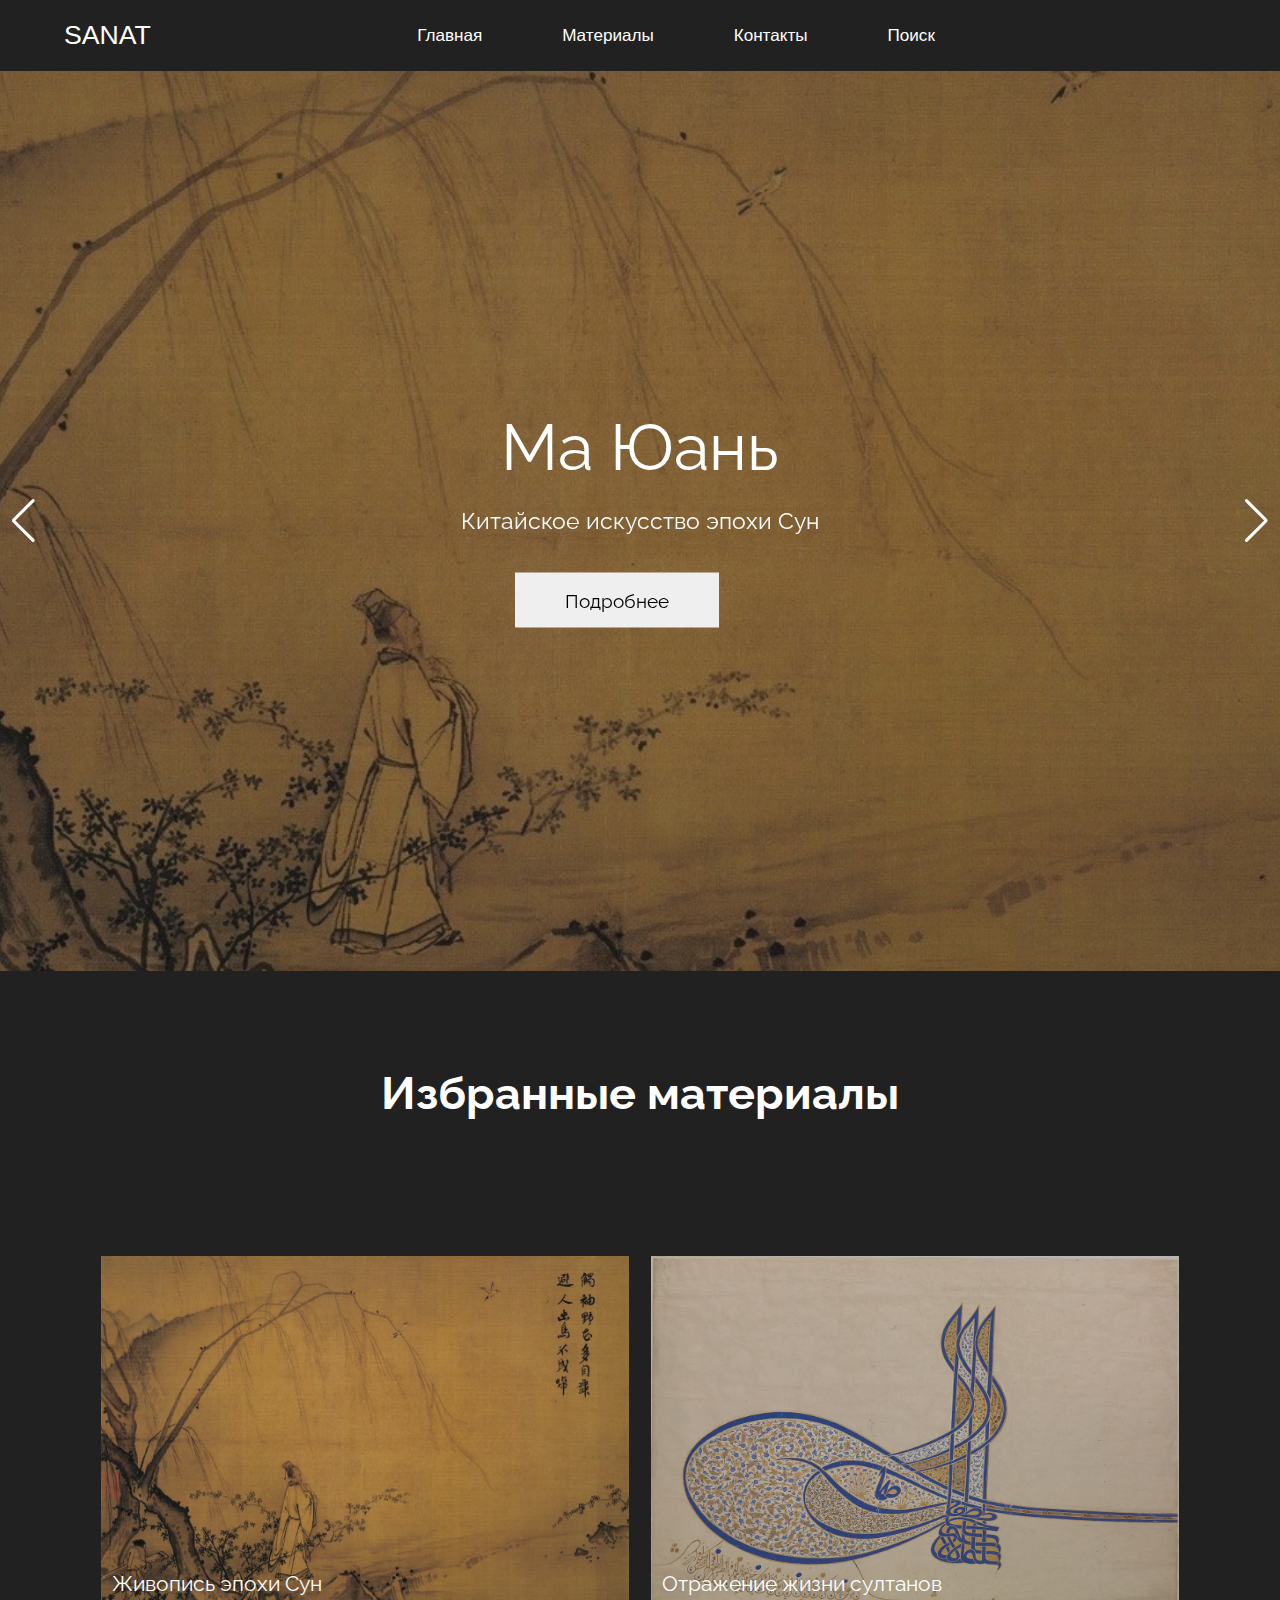
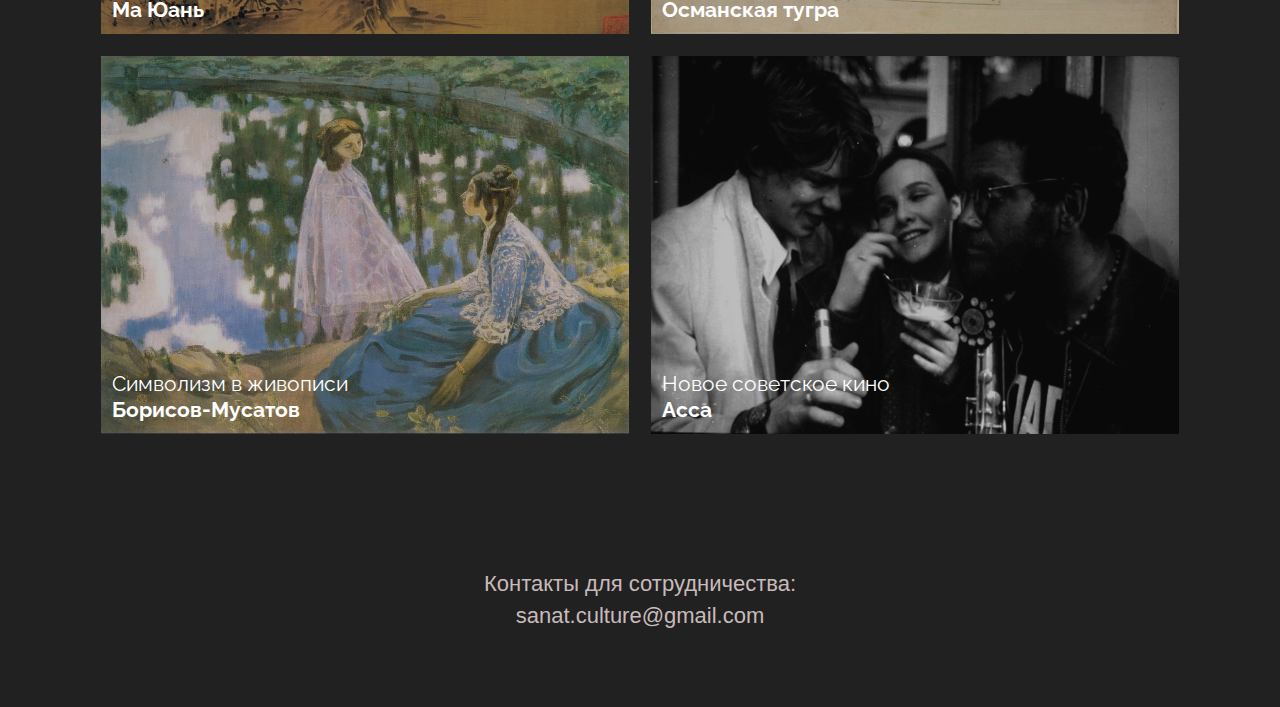
==== index.html @ f0ac8d37 "newnew" ====
<!DOCTYPE html>
<html lang="en">
<head>
    <meta charset="UTF-8">
    <meta http-equiv="X-UA-Compatible" content="IE=edge">
    <meta name="viewport" content="width=device-width, initial-scale=1.0">
    <link rel="stylesheet" href="./css/styles.css">
    <link rel="stylesheet" href="https://cdn.jsdelivr.net/npm/swiper@8/swiper-bundle.min.css"/>
    <title>Sanat journal</title>
</head>
<body>
    <div class="wrapper">
            <div class="container">
                <div class="header__container _container">
                        <a href="#" class="header__logo">SANAT</a>
                        <header class="header">
                            <div class="hamburger-lines">
                                <span class="line line1"></span>
                                <span class="line line2"></span>
                                <span class="line line3"></span>
                            </div>  
                        <nav class="header__menu menu">
                            <ul class="menu__list">
                                <li class="menu__item">
                                    <a href="#" class="menu__link">Главная</a>
                                </li>
                                <li class="menu__item">
                                    <a href="#" class="menu__link">Материалы</a>
                                </li>
                                <li class="menu__item">
                                    <a href="#" class="menu__link">Контакты</a>
                                </li>
                                <li class="menu__item">
                                    <a href="#" class="menu__link">Поиск</a>
                                </li>
                            </ul>
                        </nav>
                </div>
                <div class="mainpage swiper">
                    <div class="mainpage-container swiper-wrapper">
                        <div class="main__image swiper-slide">
                            <div class="image__main">
                                <img src="./images/unnamed2.jpg" alt="" class="image-main">
                            </div>
                            <div class="mainpage-text">
                                <h2 class="mainpage-maintext">Ма Юань</h2>
                                <h3 class="mainpage-secondText">Китайское искусство эпохи Сун</h3>
                                <button class="mainpage-btn">Подробнее</button>
                            </div>
                        </div>
                        <div class="main__image swiper-slide">
                            <div class="image__main">
                                <img src="./images/main-image2.jfif" alt="" class="image-main">
                            </div>
                            <div class="mainpage-text">
                                <h2 class="mainpage-maintext">Османская тугра</h2>
                                <h3 class="mainpage-secondText">Отражение жизни султанов</h3>
                                <button class="mainpage-btn">Подробнее</button>
                            </div>
                        </div>
                        <div class="main__image swiper-slide">
                            <div class="image__main">
                                <img src="./images/Борисов 4.jpg" alt="" class="image-main">
                            </div>
                            <div class="mainpage-text">
                                <h2 class="mainpage-maintext">Борисов Мусатов</h2>
                                <h3 class="mainpage-secondText">Символизм в живописи</h3>
                                <button class="mainpage-btn">Подробнее</button>
                            </div>
                        </div>
                        <div class="main__image swiper-slide">
                            <div class="image__main">
                                <img src="./images/Асса 2.jpg" alt="" class="image-main">
                            </div>
                            <div class="mainpage-text">
                                <h2 class="mainpage-maintext">Асса</h2>
                                <h3 class="mainpage-secondText">Новое советское кино</h3>
                                <button class="mainpage-btn">Подробнее</button>
                            </div>
                        </div>
                    </div>
                    <div class="swiper-button-next"></div>
                    <div class="swiper-button-prev"></div>
                </div>
            </div>
        </header>
        <div class="second-page">
            <h2 class="secondpage-text">Избранные материалы</h2>
            <div class="image-container">
                <div class="image-wrapper">
                    <img src="./images/unnamed.jpg" alt="" class="second-image">
                    <div class="image-text">
                        <p class="secondimage-text">Живопись эпохи Сун</p>
                        <h3 class="secondimage-maintext">Ма Юань</h3>
                    </div>               
                 </div>
                <div class="image-wrapper">
                    <img src="./images/main-image.jfif" alt="" class="second-image">
                    <div class="image-text">
                        <p class="secondimage-text">Отражение жизни султанов</p>
                        <h3 class="secondimage-maintext">Османская тугра</h3>
                    </div>
                </div>
                <div class="image-wrapper">
                    <img src="./images/Борисов 4.jpg" alt="" class="second-image">
                    <div class="image-text">
                        <p class="secondimage-text">Символизм в живописи</p>
                        <h3 class="secondimage-maintext">Борисов-Мусатов</h3>
                    </div>                
                </div>
                <div class="image-wrapper">
                    <img src="./images/Асса 2.jpg" alt="" class="second-image">
                    <div class="image-text">
                        <p class="secondimage-text">Новое советское кино</p>
                        <h3 class="secondimage-maintext">Асса</h3>
                    </div>                
                </div>
            </div>
        </div>
        <footer>
            <div class="footer-container">
                <p class="contacts">Контакты для сотрудничества:</p>
                <p class="mail">sanat.culture@gmail.com</p>
            </div>
        </footer>
    </div>
    <script src="./css/js/script.js"></script>
    <script src="https://cdn.jsdelivr.net/npm/swiper@8/swiper-bundle.min.js"></script>
    <script>
          var swiper = new Swiper(".mainpage", {
        slidesPerView: 1,
        spaceBetween: 30,
        loop: true,
        pagination: {
          el: ".swiper-pagination",
          clickable: true,
        },
        autoplay: {
          delay: 5000,
          disableOnInteraction: false,
          effect: 'fade',
        },
        speed: 1000, 
        slidersPerView: 1,
        navigation: {
          nextEl: ".swiper-button-next",
          prevEl: ".swiper-button-prev",
        },
      });
      </script>
</body>
</html>
---- css/styles.css ----
@import url('https://fonts.googleapis.com/css2?family=Raleway:wght@300;400&family=Source+Sans+Pro:ital@0;1&display=swap');
*{
    padding: 0;
    margin: 0;
    border: 0;
}
*,*:before,*:after{
    -moz-box-sizing: border-box;
    -webkit-box-sizing: border-box;
    box-sizing: border-box;
}

a{
    text-decoration: none;
    color: white;
}

:focus,:active{outline: none;}
a:focus,a:active{outline: none;}
nav, footer, header, aside {display: block;}

html, body {
    height: 100%;
    width: 100%;
    font-size: 100%;
    line-height: 1;
    font-size: 14px;
    -ms-text-size-adjust: 100%;
    -moz-text-size-adjust: 100%;
    -webkit-text-size-adjust: 100%;
}
input, button, textarea {font-family: inherit;}
input::-ms-clear{display: none;}
button{cursor: pointer;}
button::-moz-focus-inner{padding: 0; border: 0;}
a, a:visited {text-decoration: none;}
a:hover {text-decoration: none;}
ul li {list-style: none;}
img{vertical-align: top;}

body._lock{
    overflow: hidden;
}

.wrapper{
    min-height: 100%;
    overflow-x: hidden;
    background-color: #212121;
}

.container{
    max-width: 100%;
    margin: 0 auto;
    background-color: #212121;
}

._container{
    width: 90%;
    margin: 0 auto;
    padding: 0 5%;
    box-sizing: content-box;
}

.header{
    position: relative;
    width: 100%;
    left: 0;
    top: 0;
    z-index: 50;
}

.header__container{
    display: flex;
    min-height: 80%;
    height: calc(25px + 52 * (100vw / 1440));
    min-height: 40px;
    align-items: center;
    width: 90%;
    margin: 0 auto;
    background-color:#212121;
    position: relative;
    z-index: 20;
}

.header__logo{
    font-family: Arial, Helvetica, sans-serif;
    font-size: calc(16px + 12 * (100vw / 1440));
    font-weight: 400;
}

.header__menu{
    margin: 0% 0% 0% 25%;
}

@media (max-width: 767px){
    .header__menu{
        margin: 0% 0% 0% 14%;
    }
}

@media (max-width: 500px){
    .header__menu{
        margin: 0% 0% 0% 7%;
    }
}


.menu__list{
    display: flex;
}

.menu__item:not(:last-child){
    margin: 0 10% 0 0;
}

@media (max-width: 500px){
    .menu__item:not(:last-child){
        margin: 0 7% 0 0;
    }
    .menu__list{
        flex-wrap: wrap;
    }
}

.menu__link{
    color: white;
    font-size: calc(10px + 8 * (100vw / 1440));
    font-family: Arial, Helvetica, sans-serif;
    font-weight: 500;
    transition: all ease 0.2s;
}

.menu__link:hover{
    border-bottom: #ffffff 2px solid;
}

.mainpage{
    width: 100%;
    margin: auto;
    display: flex;
    overflow: hidden;
    transition: all ease 0.3s;
}

.main__image{
    position: relative;
}

.image__main{
    position: relative;
    min-width: 100%;
}

.image-main{
    position: relative;
    width: 100%;
    height: 100px;
    min-height: 100vh;
    opacity: 0.5;
    object-fit: cover;
    background-size: cover;
}


.mainpage-text{
    position: absolute;
    top: 50%;
    left: 50%;
    transform: translate(-50%, -50%);
    max-width: 50%;
}

.mainpage-maintext{
    display: flex;
    align-items: center;
    justify-content: center;
    color: white;
    font-family: 'Raleway', sans-serif;
    font-weight: 400;
    font-size: calc(24px + 46 * (100vw / 1440));
    text-align: center;
}

.mainpage-secondText{
    color: white;
    font-family: 'Raleway', sans-serif;
    font-weight: 400;
    font-size: calc(12px + 12 * (100vw / 1440));
    text-align: center;
    padding: 30px;
}

.mainpage-btn{
    padding: 4% 12%;
    font-family: 'Raleway', sans-serif;
    font-weight: 400;
    font-size: calc(10px + 10 * (100vw / 1440));
    text-align: center;
    margin-top: 10px;
    transition: all ease 0.2s;
    position:relative;
    left:20%;
}

.mainpage-btn:hover{
    background-color: #b97f7f;
    padding: 4% 15%;
    transition: all ease 0.2s;
    box-shadow: 0 0 10px rgba(0,0,0,0.5);
}

.second-page{
    background-color: #212121;
    padding-bottom: 10%;
    min-height: 100%;
    padding-top: 100px;
}

.secondpage-text{
    color: white;
    font-size: calc(24px + 24 * (100vw / 1440));
    font-family: 'Raleway', sans-serif;
    justify-content: center;
    text-align: center;
    padding-bottom: 10%;
}

.image-container{
    display: flex;
    justify-content: center;
    flex-wrap: wrap;
    margin: 0 2%;
}

.image-wrapper{
    position: relative;
    transition: all ease 0.4s;
}

.image-text{
    position: absolute;
    bottom: 6%;
    left: 4%;
    color: white;
    font-family: 'Raleway', sans-serif;
    cursor: pointer;
}

.secondimage-text{
    font-weight: 400;
    font-size: calc(10px + 12 * (100vw / 1440));
    margin-bottom: 5px;
}

.secondimage-maintext{
    font-size: calc(10px + 12 * (100vw / 1440));
    font-weight: 700;
}

.second-image{
    position: relative;
    opacity: 0.7;
    padding: 2% 2%;
    height: 400px;
    width: 550px;
    cursor: pointer;
}

@media (max-width: 767px){
    .second-image{
        height: 300px;
        width: 400px;
    }
}

@media (max-width: 450px){
    .second-image{
        height: 180px;
        width: 300px;
    }
}

.image-wrapper:hover{
    opacity: 0.8;
    box-shadow:  0px 5px 5px 5px rgba(0,0,0,1);
    transition: all ease 0.4s;
    transform: scale(1.02);
}

.footer-container{
    background-color: #212121;
    display: block;
    justify-content: center;
    text-align: center;
    color: rgb(200, 187, 187);
}

.contacts{
    font-size: 22px;
    font-weight: 200;
    font-family: Arial, Helvetica, sans-serif;
}

.mail{
    padding: 10px 0px 80px 0;
    font-size: 22px;
    font-weight: 200;
    font-family: Arial, Helvetica, sans-serif;
}

.swiper-button-next::after,
.swiper-button-prev::after{
    color: white;
    font-size: 80px;
}

@media(max-width: 767px){
    .hamburger-lines {
        display: block;
        height: 26px;
        width: 32px;
        top: 0;
        right: 0;
        position: relative;
        z-index: 2;
        display: flex;
        flex-direction: column;
        justify-content: space-between;
        float: right;
      }
      
      .hamburger-lines .line {
        display: block;
        height: 3px;
        width: 100%;
        border-radius: 10px;
        background: #ffffff;
        transition: all ease 0.3s;
      }
      .menu__list{
        position: fixed;
        display: block;
        top: 0;
        left: 0;
        width: 100%;
        height: 100%;
        background-color: #212121;
        opacity: 1;
        padding: 30% 0px 30px 30%;
        transition: all 0.3s ease;
        transform: translate(-200%, 0);
      }
      .menu__list._active{
        transform: translate(0%, 0);
        transition: all 0.5s ease-in-out;
      }
      .menu__list > li{
        margin: 0px 0px 30px 0px;
        padding: 20px;
        
      }
      .menu__list > li:last-child{
        margin-bottom: 0;
      }
      .menu__link{
        font-size: 32px;
        text-align: center;
      }
      .hamburger-lines._active .line1{
        opacity: 0;
        transition: all ease 0.3s;
      }
      .hamburger-lines._active .line2{
        transform: rotate(45deg) translateY(8.5px);
        transition: all ease 0.3s;
      }
      .hamburger-lines._active .line3{
        transform: rotate(-45deg) translateY(-8.5px);
        transition: all ease 0.3s;
      }
}
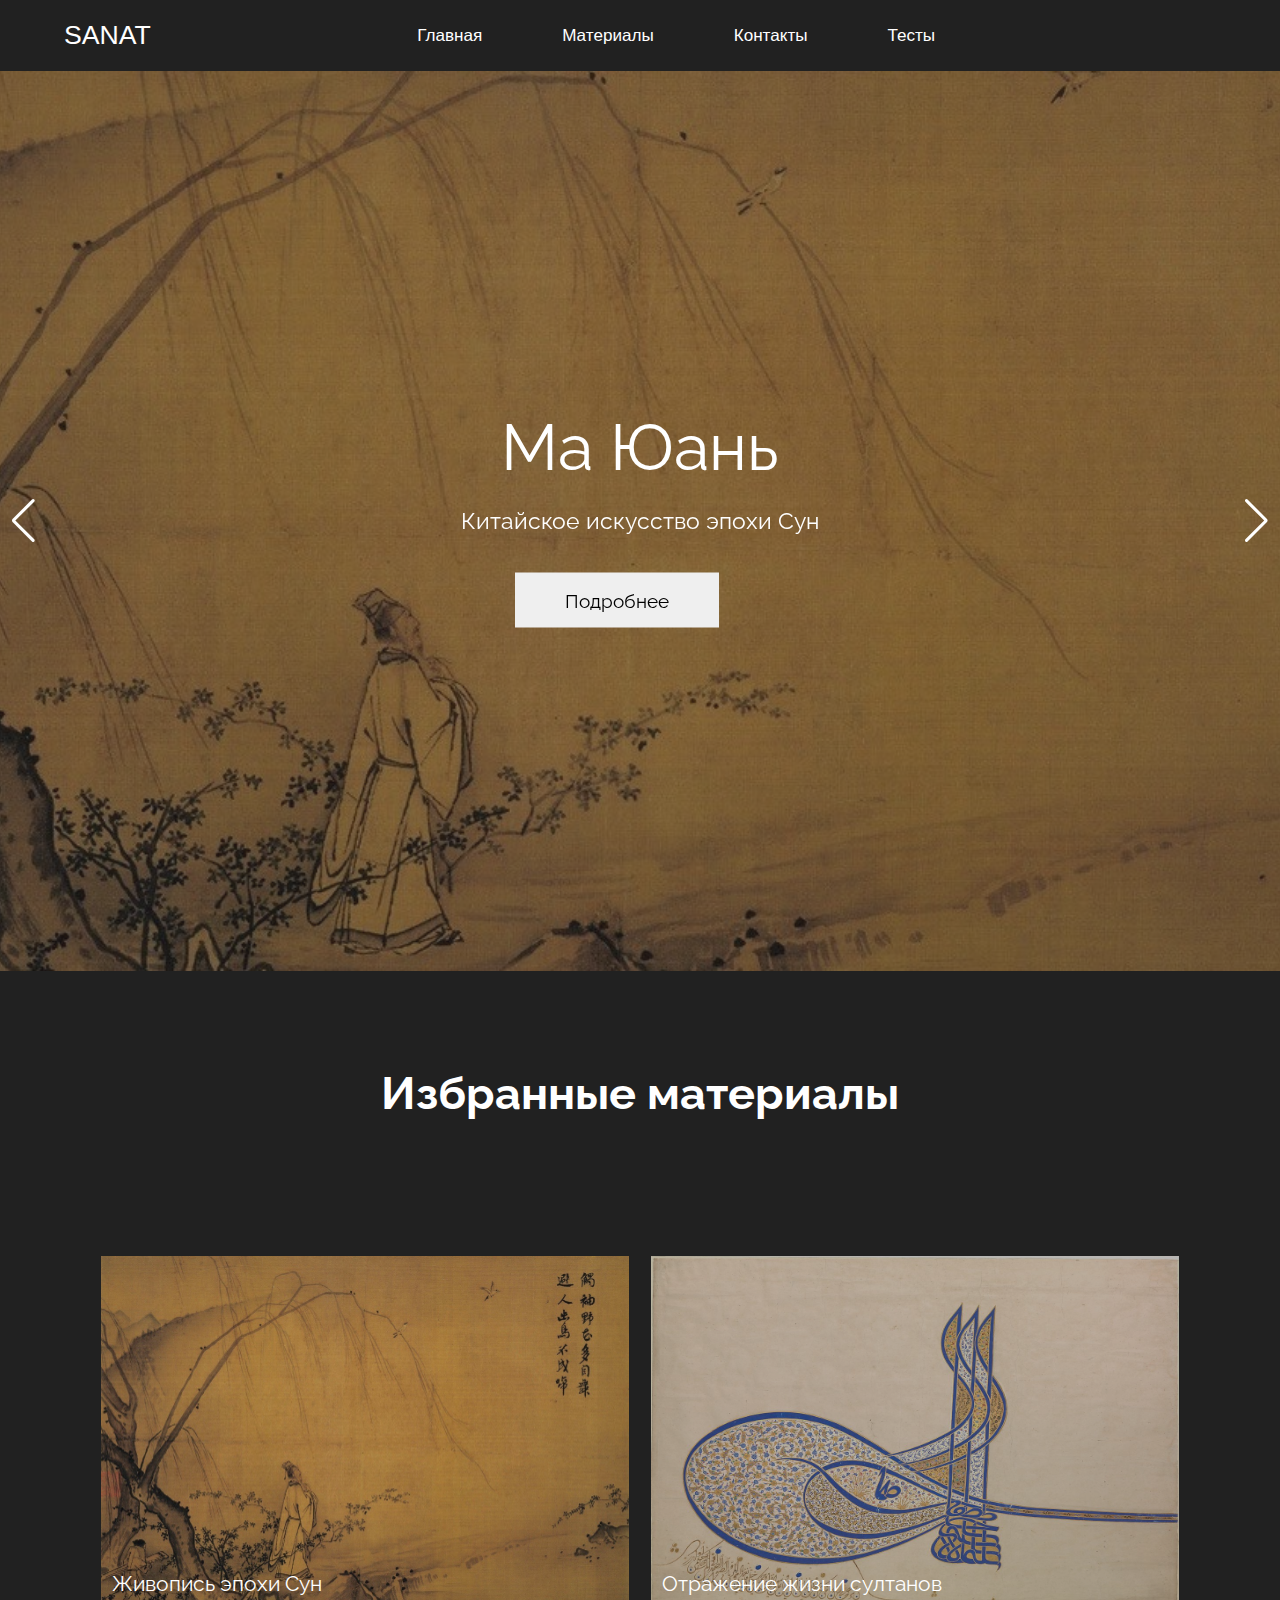
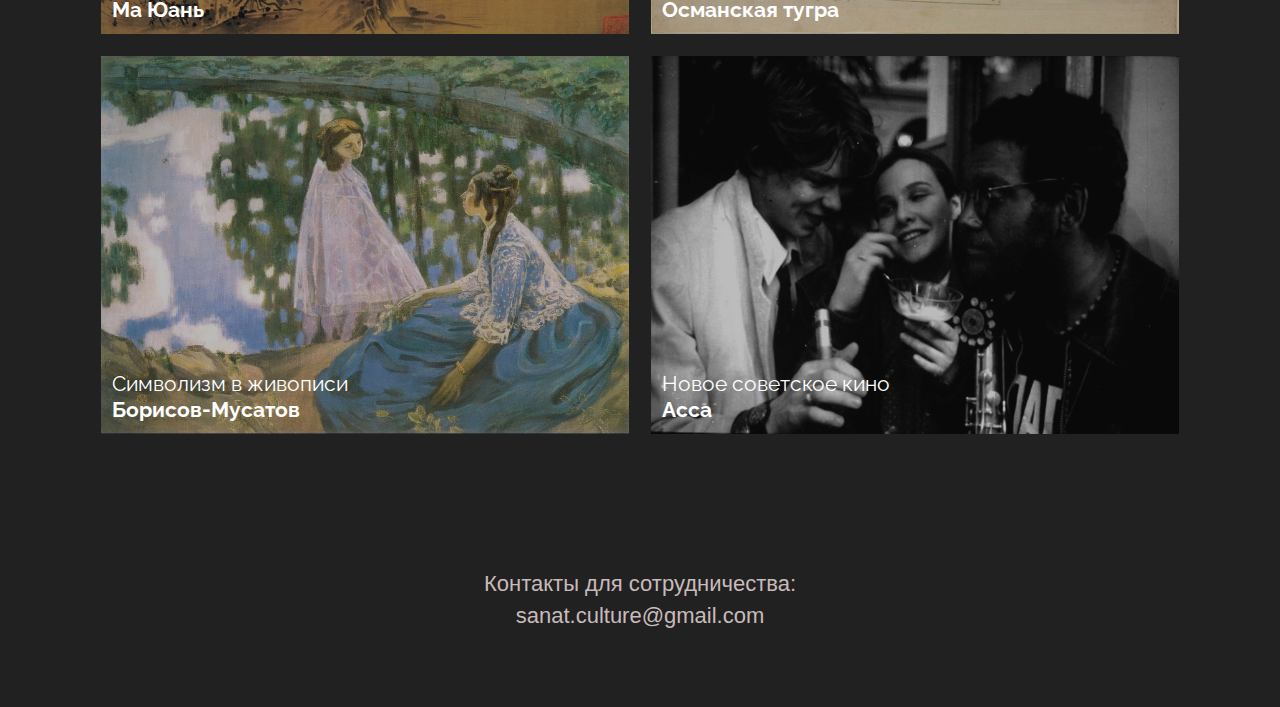
==== commit e89a8f01: "links" ====
--- a/index.html
+++ b/index.html
@@ -5,6 +5,7 @@
     <meta http-equiv="X-UA-Compatible" content="IE=edge">
     <meta name="viewport" content="width=device-width, initial-scale=1.0">
     <link rel="stylesheet" href="./css/styles.css">
+    <link rel="stylesheet" href="./css/general.css">
     <link rel="stylesheet" href="https://cdn.jsdelivr.net/npm/swiper@8/swiper-bundle.min.css"/>
     <title>Sanat journal</title>
 </head>
@@ -25,13 +26,13 @@
                                     <a href="#" class="menu__link">Главная</a>
                                 </li>
                                 <li class="menu__item">
-                                    <a href="#" class="menu__link">Материалы</a>
+                                    <a href="/content.html" class="menu__link">Материалы</a>
                                 </li>
                                 <li class="menu__item">
-                                    <a href="#" class="menu__link">Контакты</a>
+                                    <a href="/contact.html" class="menu__link">Контакты</a>
                                 </li>
                                 <li class="menu__item">
-                                    <a href="#" class="menu__link">Поиск</a>
+                                    <a href="/test.html" class="menu__link">Тесты</a>
                                 </li>
                             </ul>
                         </nav>
--- a/css/styles.css
+++ b/css/styles.css
@@ -261,22 +261,71 @@
     position: relative;
     opacity: 0.7;
     padding: 2% 2%;
-    height: 400px;
-    width: 550px;
+    height: 400px !important;
+    width: 550px ;
     cursor: pointer;
+}
+
+@media (min-width: 1700px){
+    .second-image{
+        height: 600px;
+        width: 700px;
+    }
 }
 
 @media (max-width: 767px){
     .second-image{
-        height: 300px;
-        width: 400px;
+        height: 700px;
+        width: 550px;
+        object-fit: cover;
+        object-position: 50% 20%;
+        border-radius: 8%;
+        margin: 2% 0;
+    }
+    .secondimage-text{
+        font-size: calc(18px + 14 * (100vw / 1440));
+        padding-left: 10px;
+    }
+    .secondimage-maintext{
+        font-size: calc(18px + 14 * (100vw / 1440));
+        padding-left: 10px;
+    }
+}
+
+@media (max-width: 600px){
+    .second-image{
+        height: 600px;
+        width: 450px;
+        object-fit: cover;
+        object-position: 50% 20%;
+        border-radius: 8%;
+        margin: 2% 0;
+    }
+    .secondimage-text{
+        font-size: calc(18px + 14 * (100vw / 1440));
+        padding-left: 10px;
+    }
+    .secondimage-maintext{
+        font-size: calc(18px + 14 * (100vw / 1440));
+        padding-left: 10px;
     }
 }
 
 @media (max-width: 450px){
     .second-image{
-        height: 180px;
+        height: 450px;
         width: 300px;
+        object-fit: cover;
+        border-radius: 10%;
+        margin: 5% 0;
+    }
+    .secondimage-text{
+        font-size: calc(18px + 14 * (100vw / 1440));
+        padding-left: 10px;
+    }
+    .secondimage-maintext{
+        font-size: calc(18px + 14 * (100vw / 1440));
+        padding-left: 10px;
     }
 }
 
--- a/css/general.css
+++ b/css/general.css
@@ -0,0 +1,203 @@
+@import url('https://fonts.googleapis.com/css2?family=Raleway:wght@300;400&family=Source+Sans+Pro:ital@0;1&display=swap');
+*{
+    padding: 0;
+    margin: 0;
+    border: 0;
+}
+*,*:before,*:after{
+    -moz-box-sizing: border-box;
+    -webkit-box-sizing: border-box;
+    box-sizing: border-box;
+}
+
+a{
+    text-decoration: none;
+    color: white;
+}
+
+:focus,:active{outline: none;}
+a:focus,a:active{outline: none;}
+nav, footer, header, aside {display: block;}
+
+html, body {
+    height: 100%;
+    width: 100%;
+    font-size: 100%;
+    line-height: 1;
+    font-size: 14px;
+    -ms-text-size-adjust: 100%;
+    -moz-text-size-adjust: 100%;
+    -webkit-text-size-adjust: 100%;
+}
+input, button, textarea {font-family: inherit;}
+input::-ms-clear{display: none;}
+button{cursor: pointer;}
+button::-moz-focus-inner{padding: 0; border: 0;}
+a, a:visited {text-decoration: none;}
+a:hover {text-decoration: none;}
+ul li {list-style: none;}
+img{vertical-align: top;}
+
+body._lock{
+    overflow: hidden;
+}
+
+.wrapper{
+    min-height: 100%;
+    overflow-x: hidden;
+    background-color: #212121;
+}
+
+.container{
+    max-width: 100%;
+    margin: 0 auto;
+    background-color: #212121;
+}
+
+._container{
+    width: 90%;
+    margin: 0 auto;
+    padding: 0 5%;
+    box-sizing: content-box;
+}
+
+.header{
+    position: relative;
+    width: 100%;
+    left: 0;
+    top: 0;
+    z-index: 50;
+}
+
+.header__container{
+    display: flex;
+    min-height: 80%;
+    height: calc(25px + 52 * (100vw / 1440));
+    min-height: 40px;
+    align-items: center;
+    width: 90%;
+    margin: 0 auto;
+    background-color:#212121;
+    position: relative;
+    z-index: 20;
+}
+
+.header__logo{
+    font-family: Arial, Helvetica, sans-serif;
+    font-size: calc(16px + 12 * (100vw / 1440));
+    font-weight: 400;
+}
+
+.header__menu{
+    margin: 0% 0% 0% 25%;
+}
+
+@media (max-width: 767px){
+    .header__menu{
+        margin: 0% 0% 0% 14%;
+    }
+}
+
+@media (max-width: 500px){
+    .header__menu{
+        margin: 0% 0% 0% 7%;
+    }
+}
+
+
+.menu__list{
+    display: flex;
+}
+
+.menu__item:not(:last-child){
+    margin: 0 10% 0 0;
+}
+
+@media (max-width: 500px){
+    .menu__item:not(:last-child){
+        margin: 0 7% 0 0;
+    }
+    .menu__list{
+        flex-wrap: wrap;
+    }
+}
+
+.menu__link{
+    color: white;
+    font-size: calc(10px + 8 * (100vw / 1440));
+    font-family: Arial, Helvetica, sans-serif;
+    font-weight: 500;
+    transition: all ease 0.2s;
+}
+
+.menu__link:hover{
+    border-bottom: #ffffff 2px solid;
+}
+
+@media(max-width: 767px){
+    .hamburger-lines {
+        display: block;
+        height: 26px;
+        width: 32px;
+        top: 0;
+        right: 0;
+        position: relative;
+        z-index: 2;
+        display: flex;
+        flex-direction: column;
+        justify-content: space-between;
+        float: right;
+        cursor: pointer;
+      }
+      
+      .hamburger-lines .line {
+        display: block;
+        height: 3px;
+        width: 100%;
+        border-radius: 10px;
+        background: #ffffff;
+        transition: all ease 0.3s;
+      }
+      .menu__list{
+        position: fixed;
+        display: block;
+        top: 0;
+        left: 0;
+        width: 100%;
+        height: 100%;
+        background-color: #212121;
+        background-image: url(../images/Rembrandt_Harmensz._van_Rijn_-_The_Return_of_the_Prodigal_Son.jpg);
+        opacity: 1;
+        padding: 30% 0px 30px 30%;
+        transition: all 0.5s ease;
+        transform: translate(-200%, 0);
+      }
+      .menu__list._active{
+        transform: translate(0%, 0);
+        transition: all 0.5s ease-in-out;
+      }
+      .menu__list > li{
+        margin: 0px 0px 30px 0px;
+        padding: 20px;
+        
+      }
+      .menu__list > li:last-child{
+        margin-bottom: 0;
+      }
+      .menu__link{
+        font-size: 32px;
+        text-align: center;
+      }
+      .hamburger-lines._active .line1{
+        opacity: 0;
+        transition: all ease 0.3s;
+      }
+      .hamburger-lines._active .line2{
+        transform: rotate(45deg) translateY(8.5px);
+        transition: all ease 0.3s;
+      }
+      .hamburger-lines._active .line3{
+        transform: rotate(-45deg) translateY(-8.5px);
+        transition: all ease 0.3s;
+      }
+}
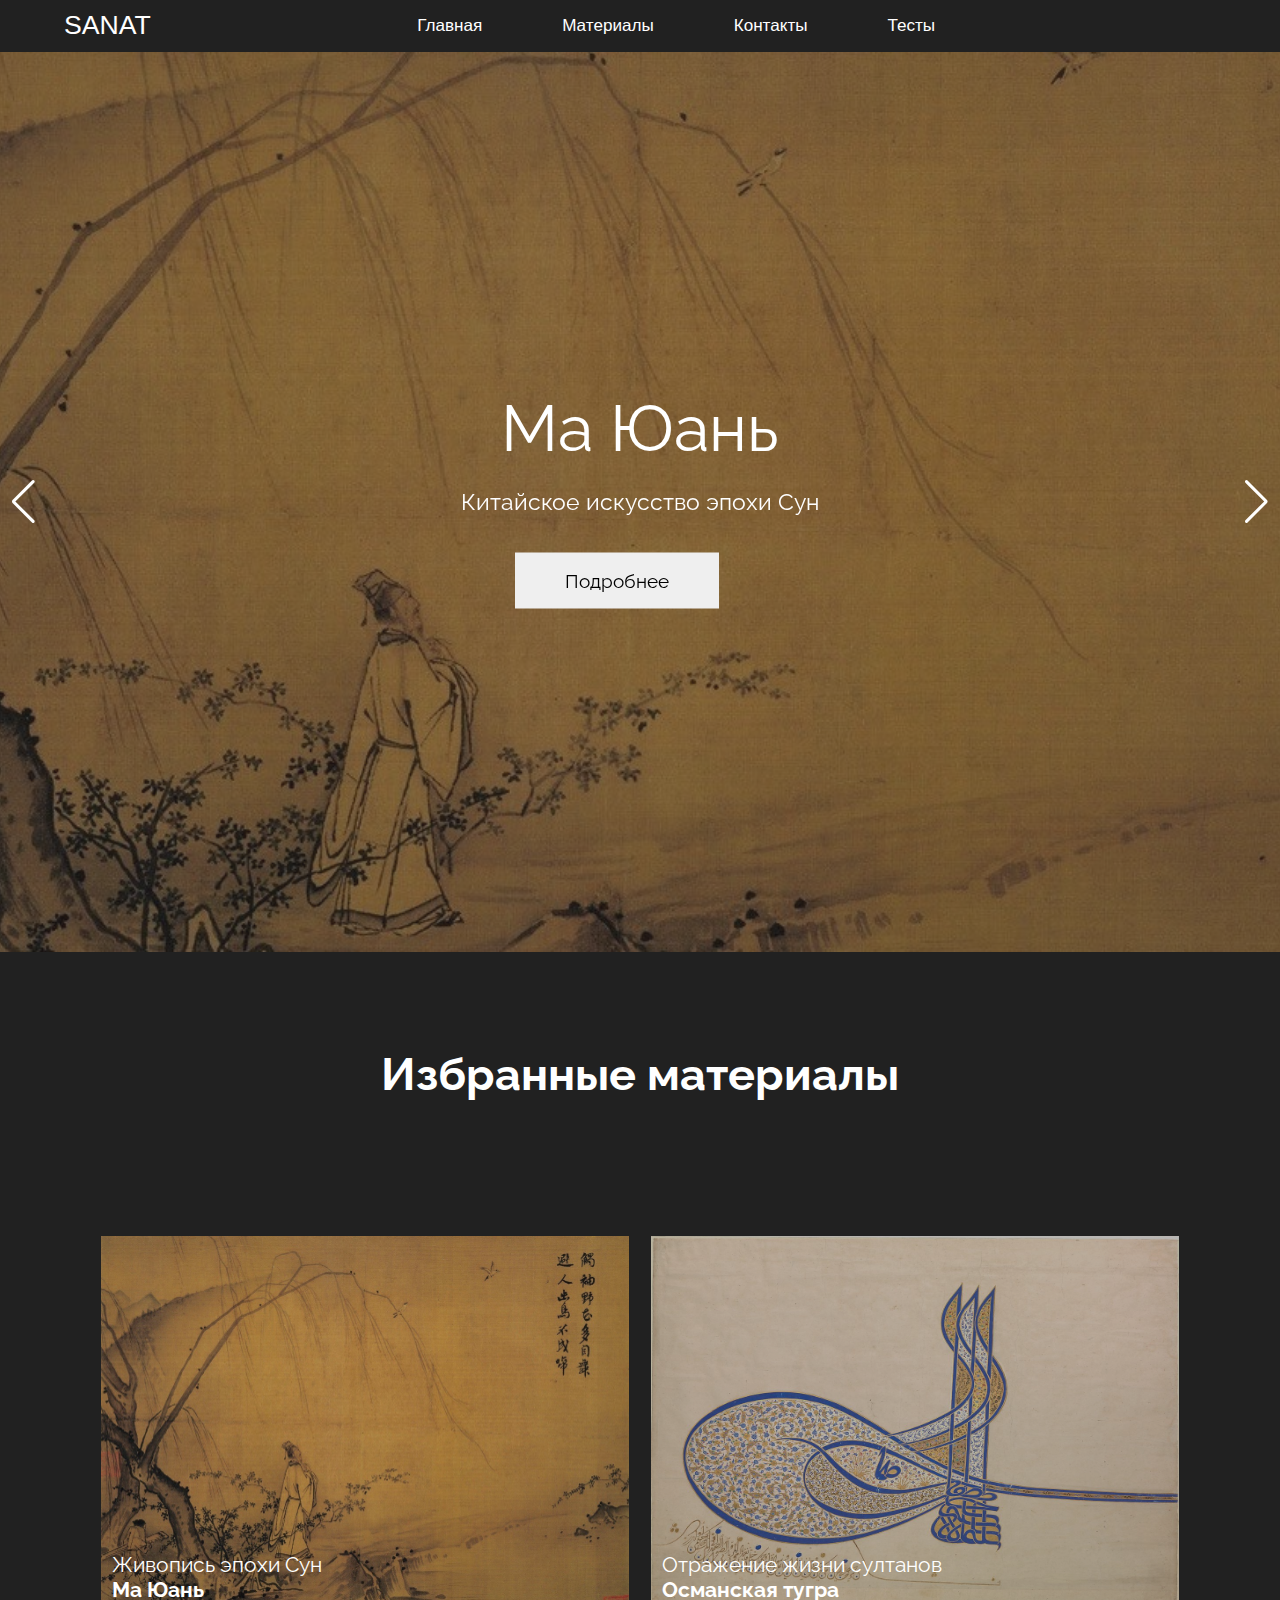
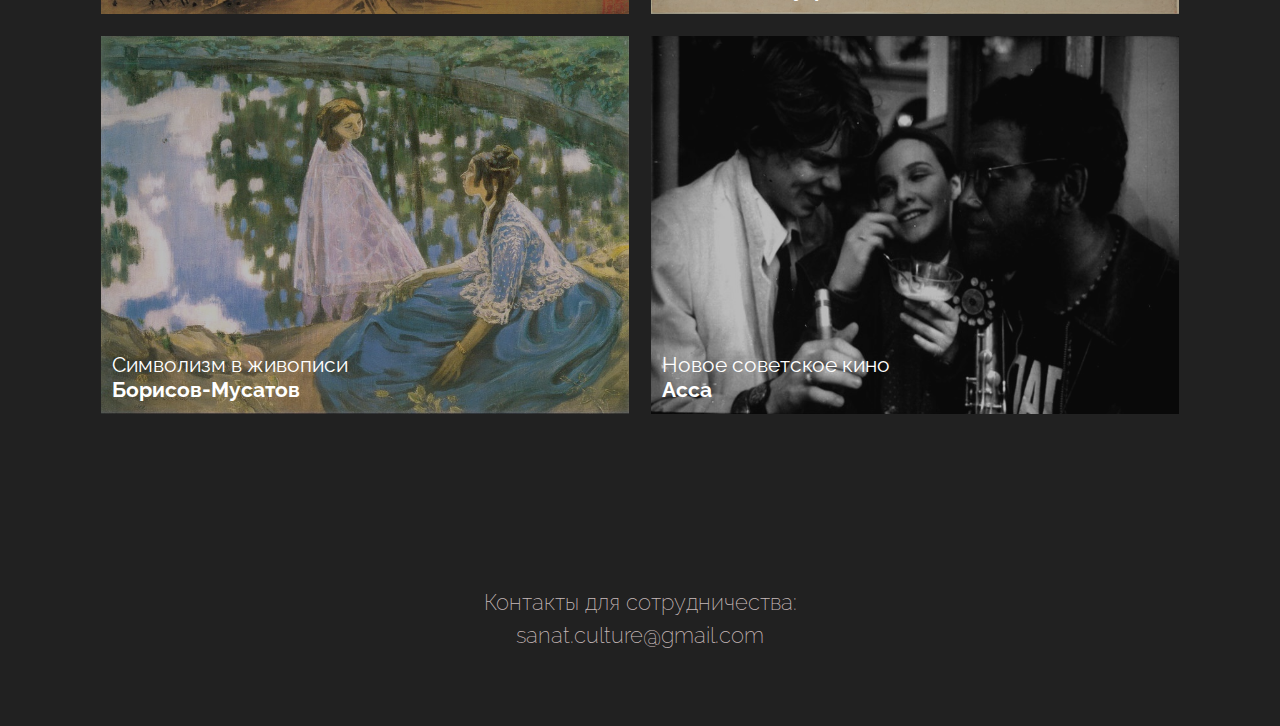
==== commit 78d5c8a2: "allnew" ====
--- a/index.html
+++ b/index.html
@@ -6,6 +6,7 @@
     <meta name="viewport" content="width=device-width, initial-scale=1.0">
     <link rel="stylesheet" href="./css/styles.css">
     <link rel="stylesheet" href="./css/general.css">
+    <link rel="stylesheet" href="./css/footer.css">
     <link rel="stylesheet" href="https://cdn.jsdelivr.net/npm/swiper@8/swiper-bundle.min.css"/>
     <title>Sanat journal</title>
 </head>
@@ -26,13 +27,13 @@
                                     <a href="#" class="menu__link">Главная</a>
                                 </li>
                                 <li class="menu__item">
-                                    <a href="/content.html" class="menu__link">Материалы</a>
+                                    <a href="./content.html" class="menu__link">Материалы</a>
                                 </li>
                                 <li class="menu__item">
-                                    <a href="/contact.html" class="menu__link">Контакты</a>
+                                    <a href="./contact.html" class="menu__link">Контакты</a>
                                 </li>
                                 <li class="menu__item">
-                                    <a href="/test.html" class="menu__link">Тесты</a>
+                                    <a href="./tests.html" class="menu__link">Тесты</a>
                                 </li>
                             </ul>
                         </nav>
@@ -46,7 +47,7 @@
                             <div class="mainpage-text">
                                 <h2 class="mainpage-maintext">Ма Юань</h2>
                                 <h3 class="mainpage-secondText">Китайское искусство эпохи Сун</h3>
-                                <button class="mainpage-btn">Подробнее</button>
+                                <a href="./mayuan.html"><button class="mainpage-btn">Подробнее</button></a>
                             </div>
                         </div>
                         <div class="main__image swiper-slide">
@@ -56,7 +57,7 @@
                             <div class="mainpage-text">
                                 <h2 class="mainpage-maintext">Османская тугра</h2>
                                 <h3 class="mainpage-secondText">Отражение жизни султанов</h3>
-                                <button class="mainpage-btn">Подробнее</button>
+                                <a href="./tugra.html"><button class="mainpage-btn">Подробнее</button></a>
                             </div>
                         </div>
                         <div class="main__image swiper-slide">
@@ -66,7 +67,7 @@
                             <div class="mainpage-text">
                                 <h2 class="mainpage-maintext">Борисов Мусатов</h2>
                                 <h3 class="mainpage-secondText">Символизм в живописи</h3>
-                                <button class="mainpage-btn">Подробнее</button>
+                                <a href="./musatov.html"><button class="mainpage-btn">Подробнее</button></a>
                             </div>
                         </div>
                         <div class="main__image swiper-slide">
@@ -76,7 +77,7 @@
                             <div class="mainpage-text">
                                 <h2 class="mainpage-maintext">Асса</h2>
                                 <h3 class="mainpage-secondText">Новое советское кино</h3>
-                                <button class="mainpage-btn">Подробнее</button>
+                                <a href="./assa.html"><button class="mainpage-btn">Подробнее</button></a>
                             </div>
                         </div>
                     </div>
@@ -88,33 +89,41 @@
         <div class="second-page">
             <h2 class="secondpage-text">Избранные материалы</h2>
             <div class="image-container">
-                <div class="image-wrapper">
-                    <img src="./images/unnamed.jpg" alt="" class="second-image">
-                    <div class="image-text">
-                        <p class="secondimage-text">Живопись эпохи Сун</p>
-                        <h3 class="secondimage-maintext">Ма Юань</h3>
-                    </div>               
+                <div class="image-wrapper"> 
+                    <a href="./mayuan.html">
+                        <img src="./images/unnamed.jpg" alt="" class="second-image">
+                        <div class="image-text">
+                            <p class="secondimage-text">Живопись эпохи Сун</p>
+                            <h3 class="secondimage-maintext">Ма Юань</h3>
+                        </div>   
+                    </a>            
                  </div>
                 <div class="image-wrapper">
-                    <img src="./images/main-image.jfif" alt="" class="second-image">
-                    <div class="image-text">
-                        <p class="secondimage-text">Отражение жизни султанов</p>
-                        <h3 class="secondimage-maintext">Османская тугра</h3>
-                    </div>
+                    <a href="./tugra.html">
+                        <img src="./images/main-image.jfif" alt="" class="second-image">
+                        <div class="image-text">
+                            <p class="secondimage-text">Отражение жизни султанов</p>
+                            <h3 class="secondimage-maintext">Османская тугра</h3>
+                        </div>
+                    </a>
                 </div>
                 <div class="image-wrapper">
-                    <img src="./images/Борисов 4.jpg" alt="" class="second-image">
-                    <div class="image-text">
-                        <p class="secondimage-text">Символизм в живописи</p>
-                        <h3 class="secondimage-maintext">Борисов-Мусатов</h3>
-                    </div>                
+                    <a href="./musatov.html">
+                        <img src="./images/Борисов 4.jpg" alt="" class="second-image">
+                        <div class="image-text">
+                            <p class="secondimage-text">Символизм в живописи</p>
+                            <h3 class="secondimage-maintext">Борисов-Мусатов</h3>
+                        </div>   
+                    </a>             
                 </div>
                 <div class="image-wrapper">
-                    <img src="./images/Асса 2.jpg" alt="" class="second-image">
-                    <div class="image-text">
-                        <p class="secondimage-text">Новое советское кино</p>
-                        <h3 class="secondimage-maintext">Асса</h3>
-                    </div>                
+                    <a href="./assa.html">
+                        <img src="./images/Асса 2.jpg" alt="" class="second-image">
+                        <div class="image-text">
+                            <p class="secondimage-text">Новое советское кино</p>
+                            <h3 class="secondimage-maintext">Асса</h3>
+                        </div>   
+                    </a>             
                 </div>
             </div>
         </div>
--- a/css/styles.css
+++ b/css/styles.css
@@ -334,14 +334,6 @@
     box-shadow:  0px 5px 5px 5px rgba(0,0,0,1);
     transition: all ease 0.4s;
     transform: scale(1.02);
-}
-
-.footer-container{
-    background-color: #212121;
-    display: block;
-    justify-content: center;
-    text-align: center;
-    color: rgb(200, 187, 187);
 }
 
 .contacts{
--- a/css/general.css
+++ b/css/general.css
@@ -71,8 +71,7 @@
 
 .header__container{
     display: flex;
-    min-height: 80%;
-    height: calc(25px + 52 * (100vw / 1440));
+    height: calc(25px + 30 * (100vw / 1440));
     min-height: 40px;
     align-items: center;
     width: 90%;
@@ -92,17 +91,6 @@
     margin: 0% 0% 0% 25%;
 }
 
-@media (max-width: 767px){
-    .header__menu{
-        margin: 0% 0% 0% 14%;
-    }
-}
-
-@media (max-width: 500px){
-    .header__menu{
-        margin: 0% 0% 0% 7%;
-    }
-}
 
 
 .menu__list{
--- a/css/footer.css
+++ b/css/footer.css
@@ -0,0 +1,21 @@
+.footer-container{
+    padding-top: 3%;
+    background-color: #212121;
+    display: block;
+    justify-content: center;
+    text-align: center;
+    color: rgb(200, 187, 187);
+}
+
+.contacts{
+    font-size: calc(10px + 14 * (100vw / 1440));
+    font-weight: 200;
+    font-family: 'Raleway', sans-serif;
+}
+
+.mail{
+    padding: 10px 0px 80px 0;
+    font-size: calc(10px + 14 * (100vw / 1440));
+    font-weight: 200;
+    font-family: 'Raleway', sans-serif;
+}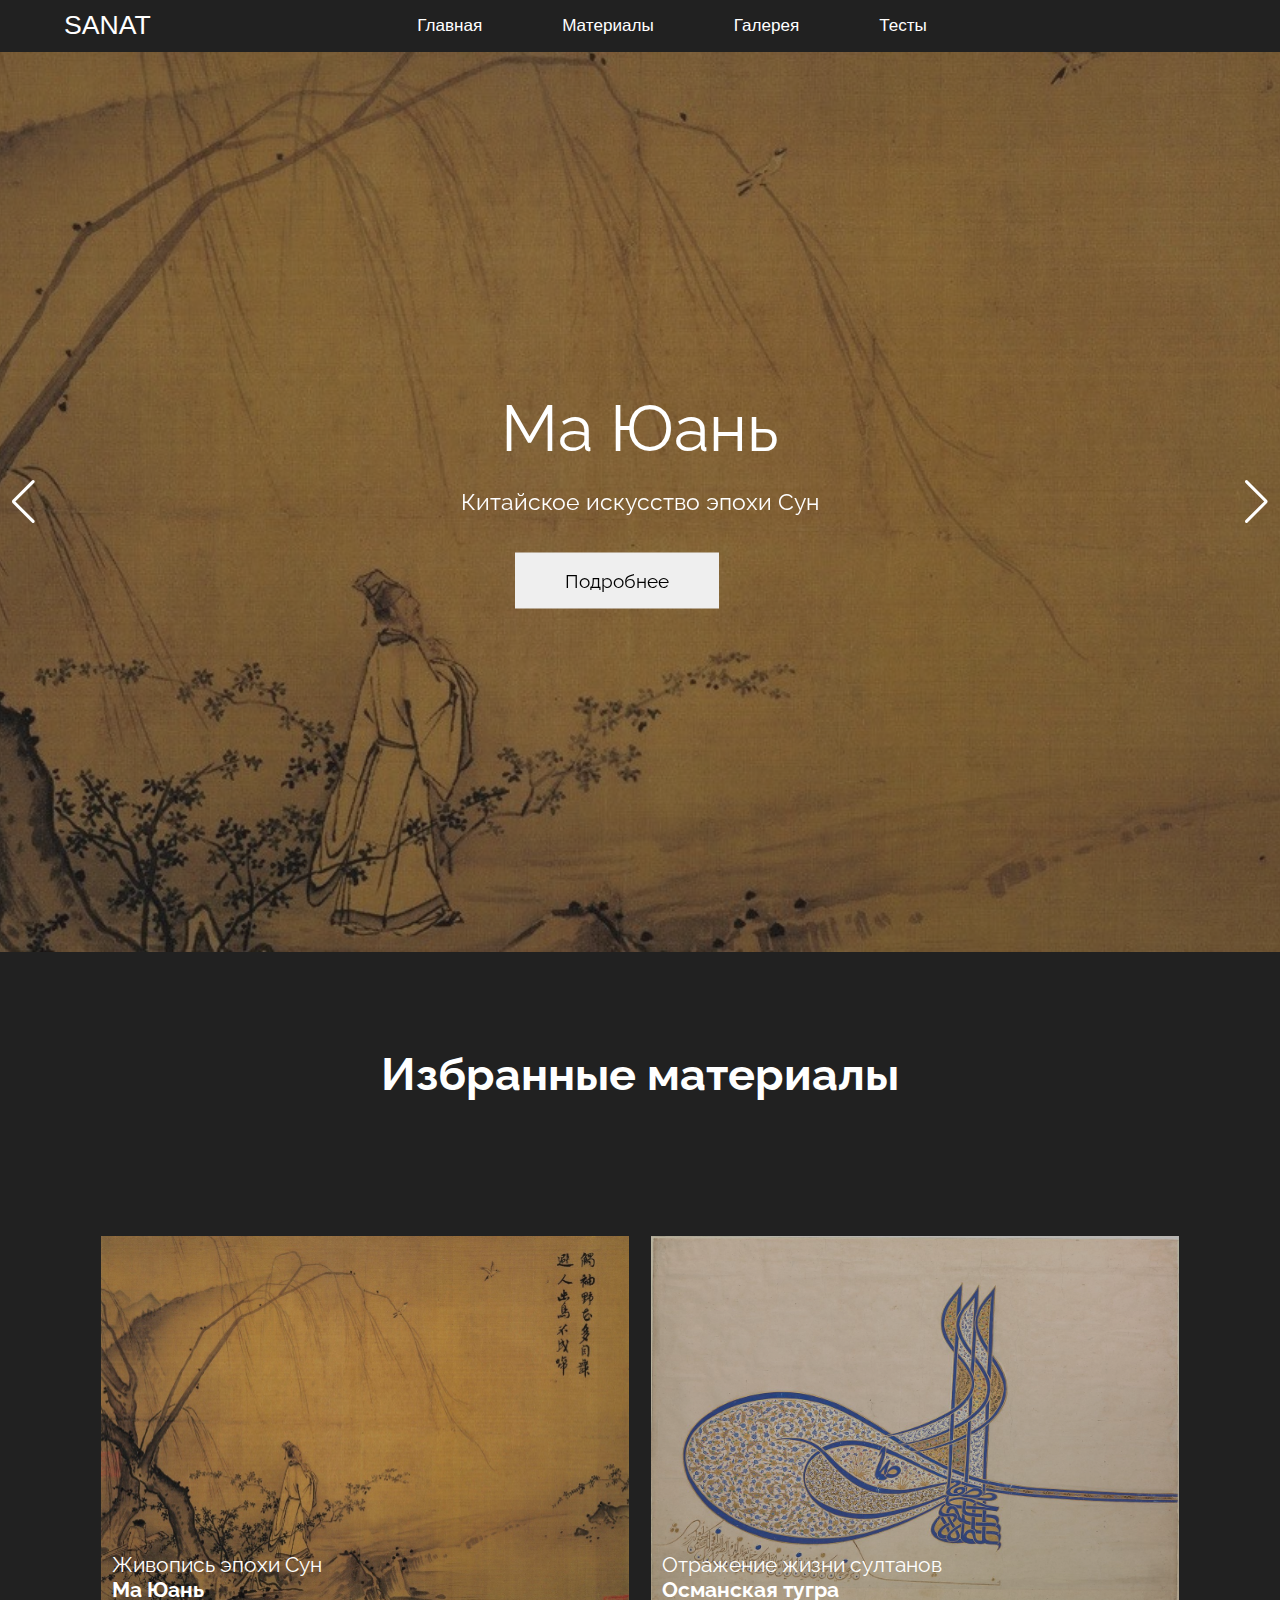
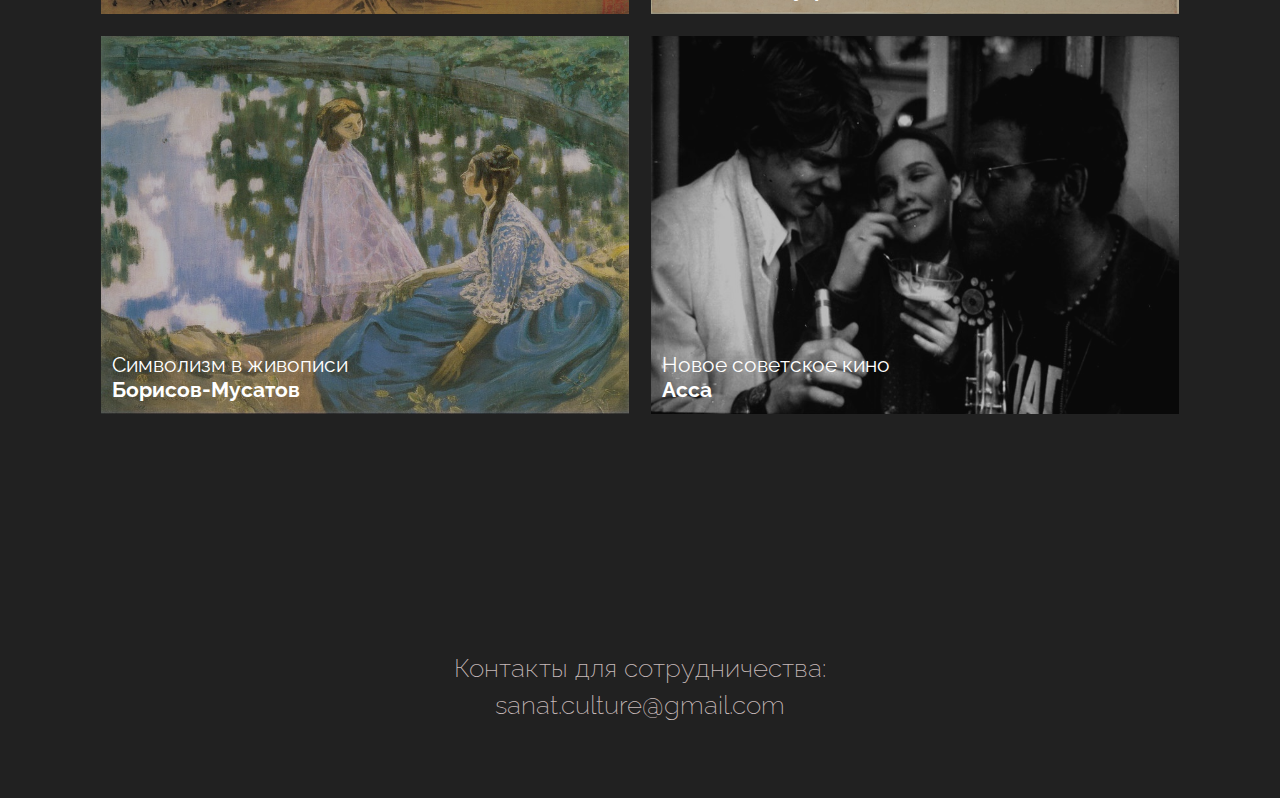
==== commit 044f499a: "New page" ====
--- a/index.html
+++ b/index.html
@@ -20,7 +20,7 @@
                                 <span class="line line1"></span>
                                 <span class="line line2"></span>
                                 <span class="line line3"></span>
-                            </div>  
+                            </div>
                         <nav class="header__menu menu">
                             <ul class="menu__list">
                                 <li class="menu__item">
@@ -30,7 +30,7 @@
                                     <a href="./content.html" class="menu__link">Материалы</a>
                                 </li>
                                 <li class="menu__item">
-                                    <a href="./contact.html" class="menu__link">Контакты</a>
+                                  <a href="./gallery.html" class="menu__link">Галерея</a>
                                 </li>
                                 <li class="menu__item">
                                     <a href="./tests.html" class="menu__link">Тесты</a>
@@ -89,14 +89,14 @@
         <div class="second-page">
             <h2 class="secondpage-text">Избранные материалы</h2>
             <div class="image-container">
-                <div class="image-wrapper"> 
+                <div class="image-wrapper">
                     <a href="./mayuan.html">
                         <img src="./images/unnamed.jpg" alt="" class="second-image">
                         <div class="image-text">
                             <p class="secondimage-text">Живопись эпохи Сун</p>
                             <h3 class="secondimage-maintext">Ма Юань</h3>
-                        </div>   
-                    </a>            
+                        </div>
+                    </a>
                  </div>
                 <div class="image-wrapper">
                     <a href="./tugra.html">
@@ -113,8 +113,8 @@
                         <div class="image-text">
                             <p class="secondimage-text">Символизм в живописи</p>
                             <h3 class="secondimage-maintext">Борисов-Мусатов</h3>
-                        </div>   
-                    </a>             
+                        </div>
+                    </a>
                 </div>
                 <div class="image-wrapper">
                     <a href="./assa.html">
@@ -122,8 +122,8 @@
                         <div class="image-text">
                             <p class="secondimage-text">Новое советское кино</p>
                             <h3 class="secondimage-maintext">Асса</h3>
-                        </div>   
-                    </a>             
+                        </div>
+                    </a>
                 </div>
             </div>
         </div>
@@ -150,7 +150,7 @@
           disableOnInteraction: false,
           effect: 'fade',
         },
-        speed: 1000, 
+        speed: 1000,
         slidersPerView: 1,
         navigation: {
           nextEl: ".swiper-button-next",
--- a/css/general.css
+++ b/css/general.css
@@ -189,3 +189,5 @@
         transition: all ease 0.3s;
       }
 }
+
+
--- a/css/footer.css
+++ b/css/footer.css
@@ -1,5 +1,5 @@
 .footer-container{
-    padding-top: 3%;
+    padding-top: 8%;
     background-color: #212121;
     display: block;
     justify-content: center;
@@ -8,14 +8,14 @@
 }
 
 .contacts{
-    font-size: calc(10px + 14 * (100vw / 1440));
+    font-size: calc(14px + 14 * (100vw / 1440));
     font-weight: 200;
     font-family: 'Raleway', sans-serif;
 }
 
 .mail{
     padding: 10px 0px 80px 0;
-    font-size: calc(10px + 14 * (100vw / 1440));
+    font-size: calc(14px + 14 * (100vw / 1440));
     font-weight: 200;
     font-family: 'Raleway', sans-serif;
 }